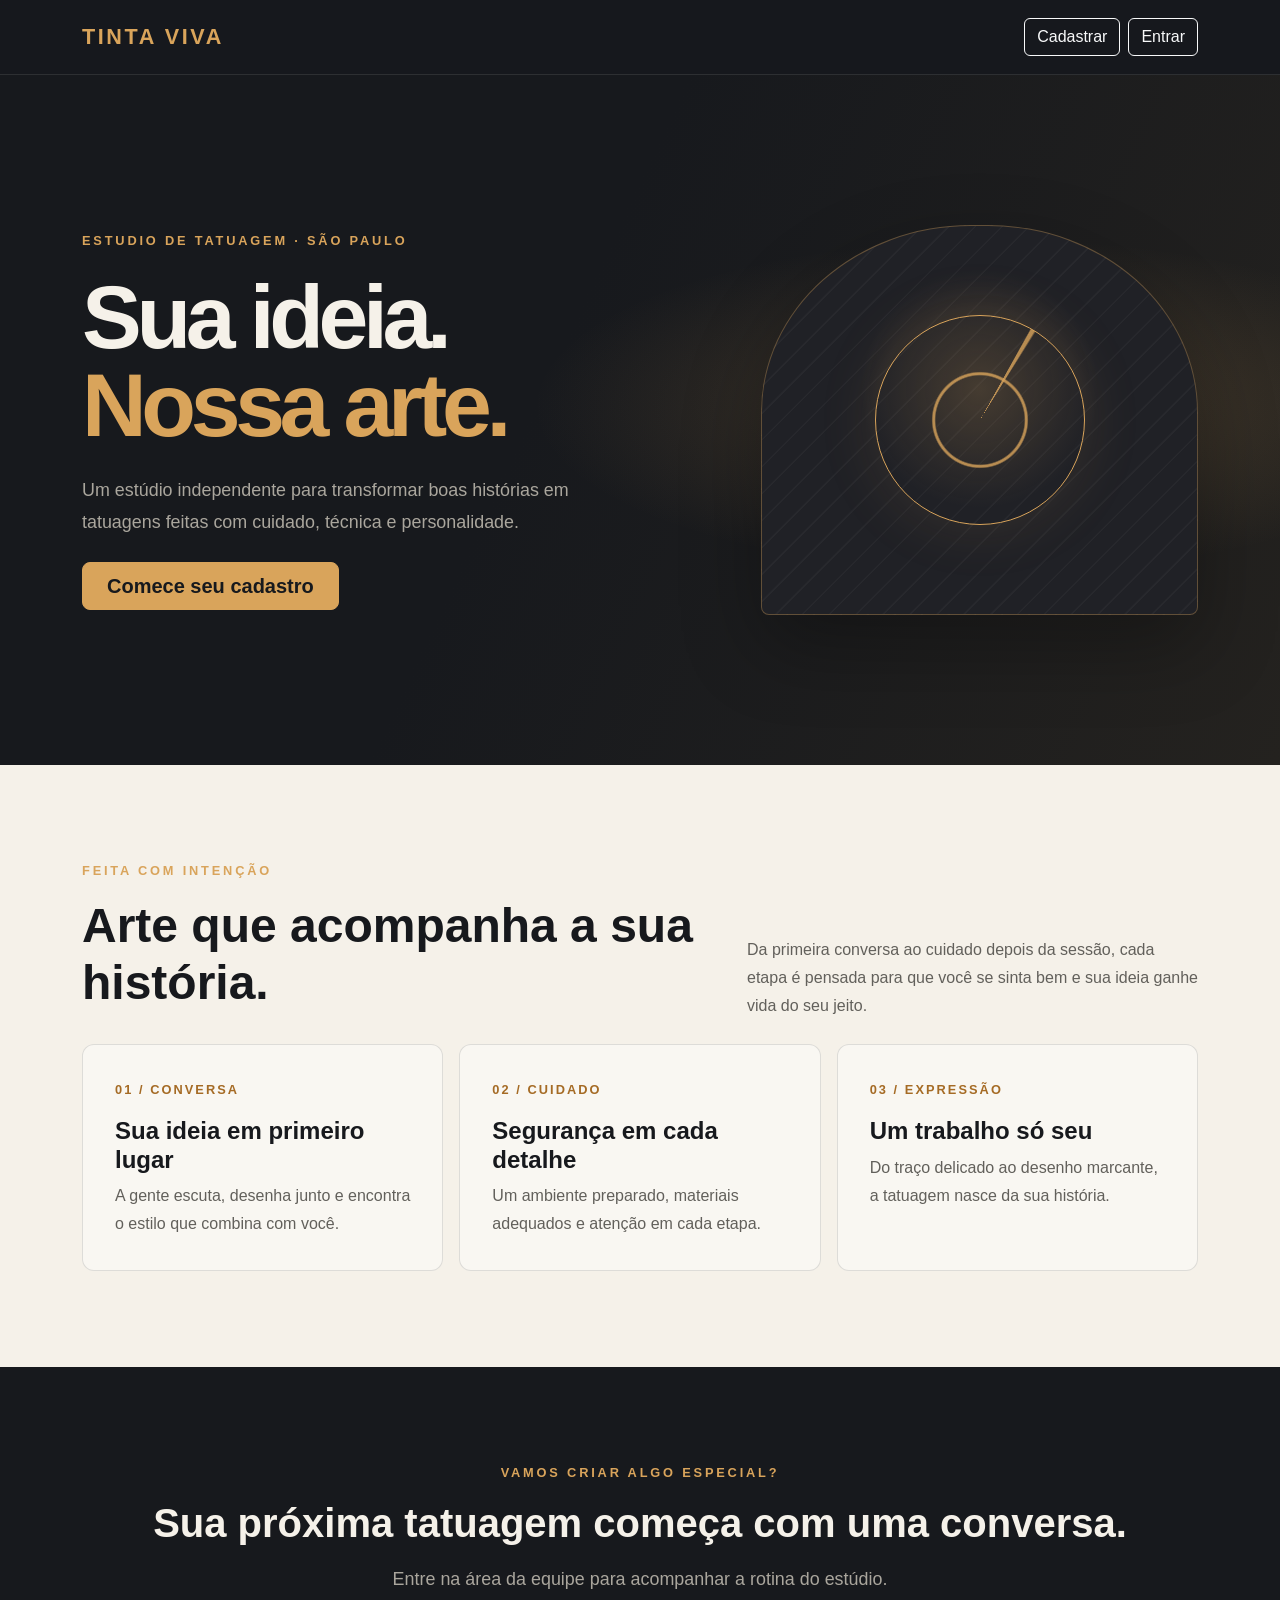
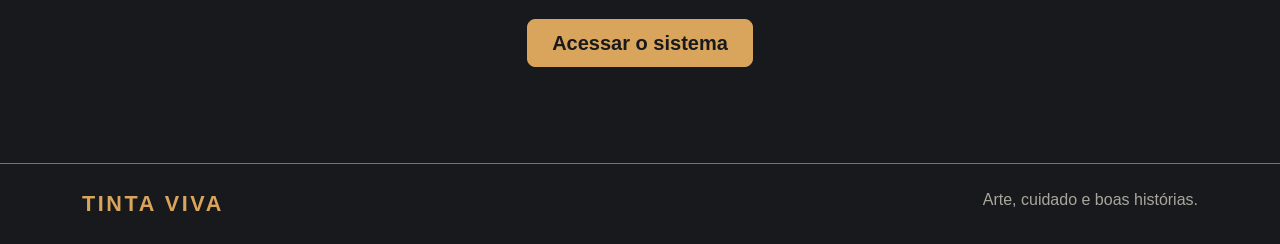
==== frontend/index.html @ eb51158e "aula 12 Co-authored-by: Copilot <223556219+Copilot@users.noreply.github.com>" ====
<!DOCTYPE html>
<html lang="pt-br">
<head>
  <meta charset="UTF-8">
  <meta name="viewport" content="width=device-width, initial-scale=1">
  <meta name="theme-color" content="#17191d">
  <title>Estúdio Tinta Viva — Arte feita para durar</title>
  <link href="https://cdn.jsdelivr.net/npm/bootstrap@5.3.0/dist/css/bootstrap.min.css" rel="stylesheet">
  <style>
    :root {
      color-scheme: dark;
      --ink: #17191d;
      --paper: #f5f1e9;
      --muted: #aaa69d;
      --accent: #d9a45b;
    }

    body {
      background: var(--ink);
      color: var(--paper);
      font-family: "Segoe UI", sans-serif;
    }

    .navbar {
      background: rgba(23, 25, 29, .94);
      border-bottom: 1px solid rgba(245, 241, 233, .1);
    }

    .brand-mark {
      color: var(--accent);
      font-size: 1.35rem;
      font-weight: 800;
      letter-spacing: .12em;
    }

    .btn-accent {
      background: var(--accent);
      border-color: var(--accent);
      color: var(--ink);
      font-weight: 700;
    }

    .btn-accent:hover {
      background: #e7b875;
      border-color: #e7b875;
      color: var(--ink);
    }

    .hero {
      min-height: 690px;
      display: flex;
      align-items: center;
      overflow: hidden;
      background:
        radial-gradient(ellipse at 78% 48%, rgba(217, 164, 91, .2), transparent 33%),
        linear-gradient(115deg, #17191d 43%, #24221f 100%);
    }

    .eyebrow {
      color: var(--accent);
      font-size: .8rem;
      font-weight: 700;
      letter-spacing: .22em;
      text-transform: uppercase;
    }

    .hero h1 {
      max-width: 760px;
      font-size: clamp(3rem, 7vw, 6.3rem);
      font-weight: 800;
      letter-spacing: -.06em;
      line-height: .98;
    }

    .hero h1 span {
      color: var(--accent);
    }

    .hero-copy {
      max-width: 550px;
      color: var(--muted);
      font-size: 1.12rem;
      line-height: 1.8;
    }

    .art-card {
      min-height: 390px;
      border: 1px solid rgba(217, 164, 91, .35);
      border-radius: 48% 48% 8px 8px;
      background:
        radial-gradient(circle at 50% 42%, rgba(217, 164, 91, .2), transparent 38%),
        repeating-linear-gradient(135deg, transparent 0 17px, rgba(245, 241, 233, .035) 18px 19px),
        #202126;
      display: grid;
      place-items: center;
      box-shadow: 0 30px 80px rgba(0, 0, 0, .3);
    }

    .art-card::after {
      content: "";
      width: 210px;
      height: 210px;
      border: 1px solid var(--accent);
      border-radius: 50%;
      background:
        radial-gradient(circle, transparent 0 30%, rgba(217, 164, 91, .8) 31% 32%, transparent 33%),
        conic-gradient(from 0deg, transparent 0 8%, rgba(217, 164, 91, .8) 8.2% 8.7%, transparent 9% 16%);
      box-shadow: 0 0 60px rgba(217, 164, 91, .13);
    }

    .section-light {
      background: var(--paper);
      color: var(--ink);
    }

    .feature-card {
      height: 100%;
      padding: 2rem;
      border: 1px solid rgba(23, 25, 29, .12);
      border-radius: 12px;
      background: rgba(255, 255, 255, .42);
    }

    .feature-number {
      color: #a56b25;
      font-size: .8rem;
      font-weight: 800;
      letter-spacing: .16em;
    }

    .feature-card p,
    .section-copy {
      color: #62605b;
      line-height: 1.75;
    }

    footer {
      color: var(--muted);
    }

    @media (max-width: 767.98px) {
      .hero {
        min-height: auto;
      }

      .art-card {
        min-height: 280px;
      }

      .art-card::after {
        width: 155px;
        height: 155px;
      }
    }
  </style>
</head>
<body>
  <nav class="navbar navbar-expand">
    <div class="container py-2">
      <a class="navbar-brand brand-mark" href="index.html">TINTA VIVA</a>
      <div class="d-flex gap-2">
        <a href="cadastro.html" class="btn btn-outline-light">Cadastrar</a>
        <a href="login.html" class="btn btn-outline-light">Entrar</a>
      </div>
    </div>
  </nav>

  <main>
    <section class="hero py-5">
      <div class="container py-5">
        <div class="row align-items-center g-5">
          <div class="col-lg-7">
            <p class="eyebrow mb-4">Estudio de tatuagem · São Paulo</p>
            <h1 class="mb-4">Sua ideia.<br><span>Nossa arte.</span></h1>
            <p class="hero-copy mb-4">
              Um estúdio independente para transformar boas histórias em tatuagens
              feitas com cuidado, técnica e personalidade.
            </p>
            <a href="cadastro.html" class="btn btn-accent btn-lg px-4">Comece seu cadastro</a>
          </div>
          <div class="col-lg-5">
            <div class="art-card" role="img" aria-label="Ilustração geométrica inspirada em tatuagem"></div>
          </div>
        </div>
      </div>
    </section>

    <section id="estudio" class="section-light py-5">
      <div class="container py-5">
        <div class="row align-items-end g-4 mb-4">
          <div class="col-lg-7">
            <p class="eyebrow">Feita com intenção</p>
            <h2 class="display-5 fw-bold">Arte que acompanha a sua história.</h2>
          </div>
          <div class="col-lg-5">
            <p class="section-copy mb-0">
              Da primeira conversa ao cuidado depois da sessão, cada etapa é pensada
              para que você se sinta bem e sua ideia ganhe vida do seu jeito.
            </p>
          </div>
        </div>

        <div class="row g-3">
          <div class="col-md-4">
            <article class="feature-card">
              <span class="feature-number">01 / CONVERSA</span>
              <h3 class="h4 fw-bold mt-3">Sua ideia em primeiro lugar</h3>
              <p class="mb-0">A gente escuta, desenha junto e encontra o estilo que combina com você.</p>
            </article>
          </div>
          <div class="col-md-4">
            <article class="feature-card">
              <span class="feature-number">02 / CUIDADO</span>
              <h3 class="h4 fw-bold mt-3">Segurança em cada detalhe</h3>
              <p class="mb-0">Um ambiente preparado, materiais adequados e atenção em cada etapa.</p>
            </article>
          </div>
          <div class="col-md-4">
            <article class="feature-card">
              <span class="feature-number">03 / EXPRESSÃO</span>
              <h3 class="h4 fw-bold mt-3">Um trabalho só seu</h3>
              <p class="mb-0">Do traço delicado ao desenho marcante, a tatuagem nasce da sua história.</p>
            </article>
          </div>
        </div>
      </div>
    </section>

    <section class="py-5">
      <div class="container py-5 text-center">
        <p class="eyebrow">Vamos criar algo especial?</p>
        <h2 class="display-6 fw-bold mb-3">Sua próxima tatuagem começa com uma conversa.</h2>
        <p class="hero-copy mx-auto mb-4">Entre na área da equipe para acompanhar a rotina do estúdio.</p>
        <a href="login.html" class="btn btn-accent btn-lg px-4">Acessar o sistema</a>
      </div>
    </section>
  </main>

  <footer class="py-4 border-top border-secondary">
    <div class="container d-flex flex-column flex-sm-row justify-content-between gap-2">
      <span class="brand-mark">TINTA VIVA</span>
      <span>Arte, cuidado e boas histórias.</span>
    </div>
  </footer>
</body>
</html>
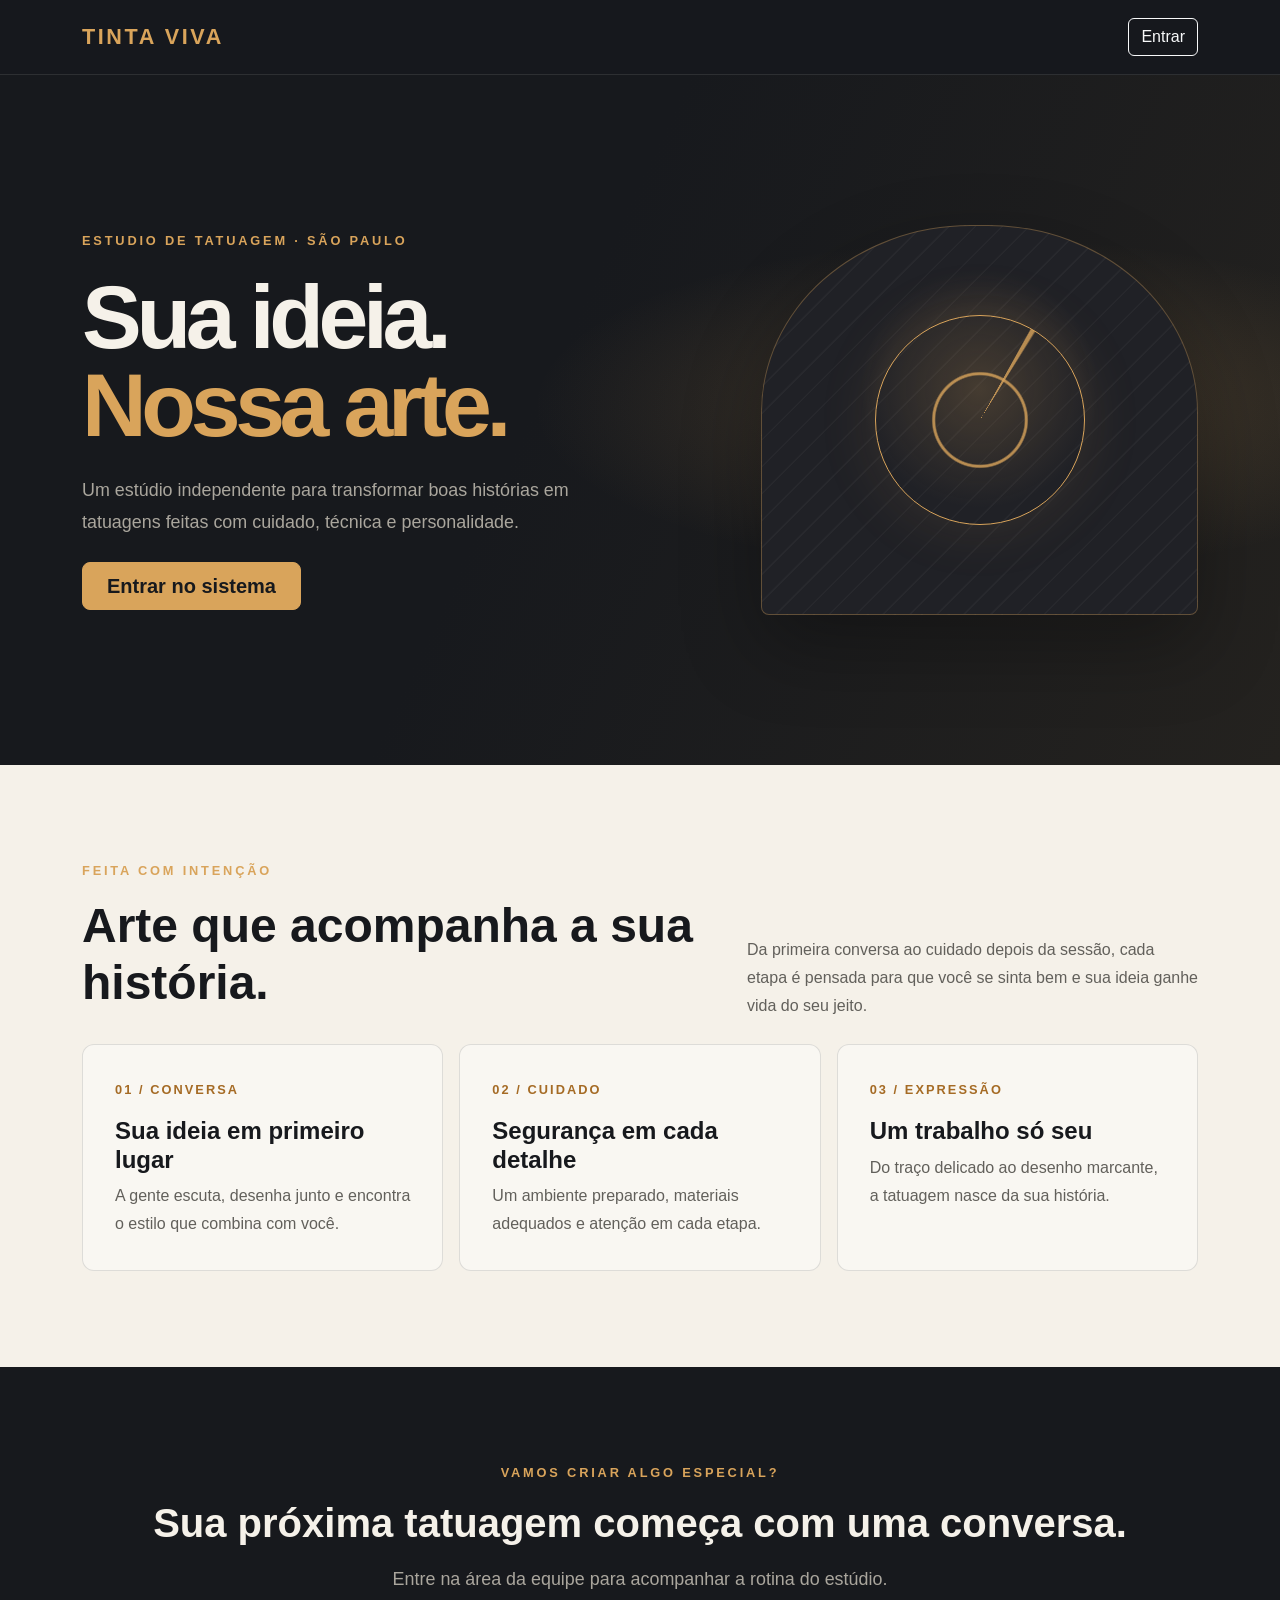
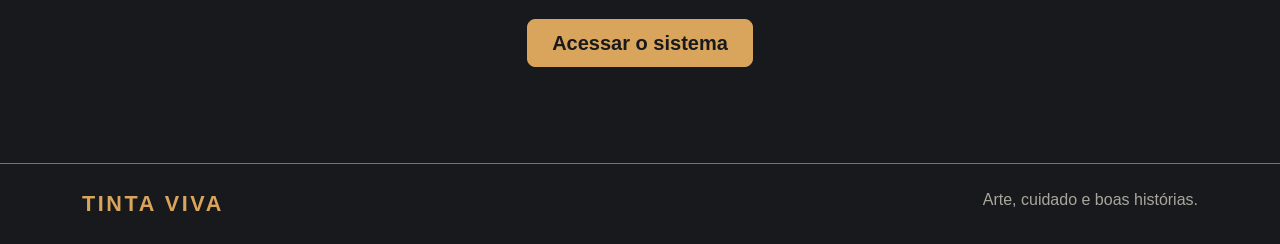
==== commit 1f05361a: "aula 16 Co-authored-by: Copilot <223556219+Copilot@users.noreply.github.com>" ====
--- a/frontend/index.html
+++ b/frontend/index.html
@@ -158,10 +158,7 @@
   <nav class="navbar navbar-expand">
     <div class="container py-2">
       <a class="navbar-brand brand-mark" href="index.html">TINTA VIVA</a>
-      <div class="d-flex gap-2">
-        <a href="cadastro.html" class="btn btn-outline-light">Cadastrar</a>
-        <a href="login.html" class="btn btn-outline-light">Entrar</a>
-      </div>
+      <a href="login.html" class="btn btn-outline-light">Entrar</a>
     </div>
   </nav>
 
@@ -176,7 +173,7 @@
               Um estúdio independente para transformar boas histórias em tatuagens
               feitas com cuidado, técnica e personalidade.
             </p>
-            <a href="cadastro.html" class="btn btn-accent btn-lg px-4">Comece seu cadastro</a>
+            <a href="login.html" class="btn btn-accent btn-lg px-4">Entrar no sistema</a>
           </div>
           <div class="col-lg-5">
             <div class="art-card" role="img" aria-label="Ilustração geométrica inspirada em tatuagem"></div>
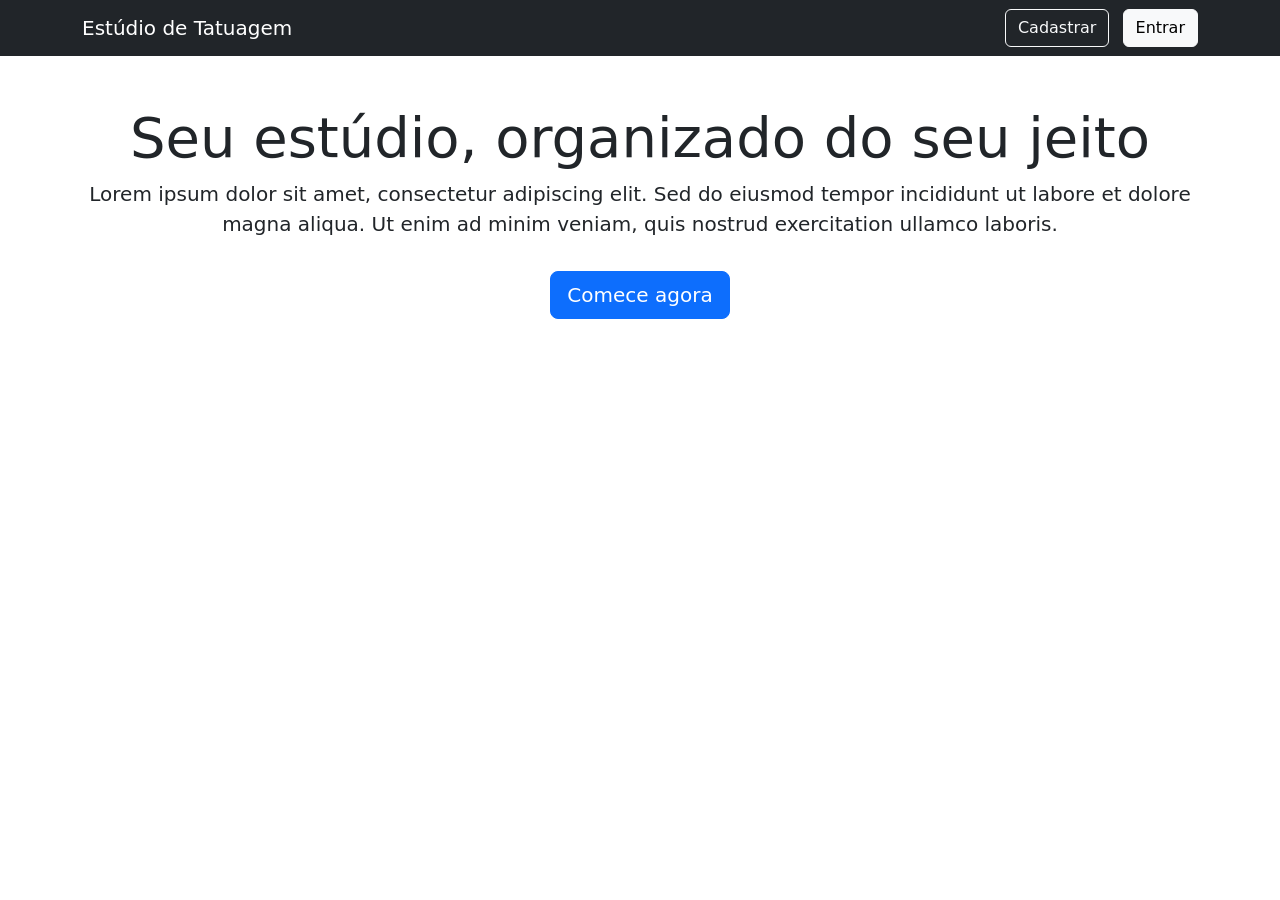
==== commit 9a38a057: "aula 12" ====
--- a/frontend/index.html
+++ b/frontend/index.html
@@ -2,242 +2,30 @@
 <html lang="pt-br">
 <head>
   <meta charset="UTF-8">
-  <meta name="viewport" content="width=device-width, initial-scale=1">
-  <meta name="theme-color" content="#17191d">
-  <title>Estúdio Tinta Viva — Arte feita para durar</title>
+  <title>Estúdio de Tatuagem</title>
   <link href="https://cdn.jsdelivr.net/npm/bootstrap@5.3.0/dist/css/bootstrap.min.css" rel="stylesheet">
-  <style>
-    :root {
-      color-scheme: dark;
-      --ink: #17191d;
-      --paper: #f5f1e9;
-      --muted: #aaa69d;
-      --accent: #d9a45b;
-    }
-
-    body {
-      background: var(--ink);
-      color: var(--paper);
-      font-family: "Segoe UI", sans-serif;
-    }
-
-    .navbar {
-      background: rgba(23, 25, 29, .94);
-      border-bottom: 1px solid rgba(245, 241, 233, .1);
-    }
-
-    .brand-mark {
-      color: var(--accent);
-      font-size: 1.35rem;
-      font-weight: 800;
-      letter-spacing: .12em;
-    }
-
-    .btn-accent {
-      background: var(--accent);
-      border-color: var(--accent);
-      color: var(--ink);
-      font-weight: 700;
-    }
-
-    .btn-accent:hover {
-      background: #e7b875;
-      border-color: #e7b875;
-      color: var(--ink);
-    }
-
-    .hero {
-      min-height: 690px;
-      display: flex;
-      align-items: center;
-      overflow: hidden;
-      background:
-        radial-gradient(ellipse at 78% 48%, rgba(217, 164, 91, .2), transparent 33%),
-        linear-gradient(115deg, #17191d 43%, #24221f 100%);
-    }
-
-    .eyebrow {
-      color: var(--accent);
-      font-size: .8rem;
-      font-weight: 700;
-      letter-spacing: .22em;
-      text-transform: uppercase;
-    }
-
-    .hero h1 {
-      max-width: 760px;
-      font-size: clamp(3rem, 7vw, 6.3rem);
-      font-weight: 800;
-      letter-spacing: -.06em;
-      line-height: .98;
-    }
-
-    .hero h1 span {
-      color: var(--accent);
-    }
-
-    .hero-copy {
-      max-width: 550px;
-      color: var(--muted);
-      font-size: 1.12rem;
-      line-height: 1.8;
-    }
-
-    .art-card {
-      min-height: 390px;
-      border: 1px solid rgba(217, 164, 91, .35);
-      border-radius: 48% 48% 8px 8px;
-      background:
-        radial-gradient(circle at 50% 42%, rgba(217, 164, 91, .2), transparent 38%),
-        repeating-linear-gradient(135deg, transparent 0 17px, rgba(245, 241, 233, .035) 18px 19px),
-        #202126;
-      display: grid;
-      place-items: center;
-      box-shadow: 0 30px 80px rgba(0, 0, 0, .3);
-    }
-
-    .art-card::after {
-      content: "";
-      width: 210px;
-      height: 210px;
-      border: 1px solid var(--accent);
-      border-radius: 50%;
-      background:
-        radial-gradient(circle, transparent 0 30%, rgba(217, 164, 91, .8) 31% 32%, transparent 33%),
-        conic-gradient(from 0deg, transparent 0 8%, rgba(217, 164, 91, .8) 8.2% 8.7%, transparent 9% 16%);
-      box-shadow: 0 0 60px rgba(217, 164, 91, .13);
-    }
-
-    .section-light {
-      background: var(--paper);
-      color: var(--ink);
-    }
-
-    .feature-card {
-      height: 100%;
-      padding: 2rem;
-      border: 1px solid rgba(23, 25, 29, .12);
-      border-radius: 12px;
-      background: rgba(255, 255, 255, .42);
-    }
-
-    .feature-number {
-      color: #a56b25;
-      font-size: .8rem;
-      font-weight: 800;
-      letter-spacing: .16em;
-    }
-
-    .feature-card p,
-    .section-copy {
-      color: #62605b;
-      line-height: 1.75;
-    }
-
-    footer {
-      color: var(--muted);
-    }
-
-    @media (max-width: 767.98px) {
-      .hero {
-        min-height: auto;
-      }
-
-      .art-card {
-        min-height: 280px;
-      }
-
-      .art-card::after {
-        width: 155px;
-        height: 155px;
-      }
-    }
-  </style>
 </head>
 <body>
-  <nav class="navbar navbar-expand">
-    <div class="container py-2">
-      <a class="navbar-brand brand-mark" href="index.html">TINTA VIVA</a>
-      <a href="login.html" class="btn btn-outline-light">Entrar</a>
+
+  <nav class="navbar navbar-dark bg-dark">
+    <div class="container">
+      <span class="navbar-brand">Estúdio de Tatuagem</span>
+      <div>
+        <a href="cadastro.html" class="btn btn-outline-light me-2">Cadastrar</a>
+        <a href="login.html" class="btn btn-light">Entrar</a>
+      </div>
     </div>
   </nav>
 
-  <main>
-    <section class="hero py-5">
-      <div class="container py-5">
-        <div class="row align-items-center g-5">
-          <div class="col-lg-7">
-            <p class="eyebrow mb-4">Estudio de tatuagem · São Paulo</p>
-            <h1 class="mb-4">Sua ideia.<br><span>Nossa arte.</span></h1>
-            <p class="hero-copy mb-4">
-              Um estúdio independente para transformar boas histórias em tatuagens
-              feitas com cuidado, técnica e personalidade.
-            </p>
-            <a href="login.html" class="btn btn-accent btn-lg px-4">Entrar no sistema</a>
-          </div>
-          <div class="col-lg-5">
-            <div class="art-card" role="img" aria-label="Ilustração geométrica inspirada em tatuagem"></div>
-          </div>
-        </div>
-      </div>
-    </section>
+  <div class="container py-5 text-center">
+    <h1 class="display-4">Seu estúdio, organizado do seu jeito</h1>
+    <p class="lead">
+      Lorem ipsum dolor sit amet, consectetur adipiscing elit. Sed do eiusmod
+      tempor incididunt ut labore et dolore magna aliqua. Ut enim ad minim
+      veniam, quis nostrud exercitation ullamco laboris.
+    </p>
+    <a href="cadastro.html" class="btn btn-primary btn-lg mt-3">Comece agora</a>
+  </div>
 
-    <section id="estudio" class="section-light py-5">
-      <div class="container py-5">
-        <div class="row align-items-end g-4 mb-4">
-          <div class="col-lg-7">
-            <p class="eyebrow">Feita com intenção</p>
-            <h2 class="display-5 fw-bold">Arte que acompanha a sua história.</h2>
-          </div>
-          <div class="col-lg-5">
-            <p class="section-copy mb-0">
-              Da primeira conversa ao cuidado depois da sessão, cada etapa é pensada
-              para que você se sinta bem e sua ideia ganhe vida do seu jeito.
-            </p>
-          </div>
-        </div>
-
-        <div class="row g-3">
-          <div class="col-md-4">
-            <article class="feature-card">
-              <span class="feature-number">01 / CONVERSA</span>
-              <h3 class="h4 fw-bold mt-3">Sua ideia em primeiro lugar</h3>
-              <p class="mb-0">A gente escuta, desenha junto e encontra o estilo que combina com você.</p>
-            </article>
-          </div>
-          <div class="col-md-4">
-            <article class="feature-card">
-              <span class="feature-number">02 / CUIDADO</span>
-              <h3 class="h4 fw-bold mt-3">Segurança em cada detalhe</h3>
-              <p class="mb-0">Um ambiente preparado, materiais adequados e atenção em cada etapa.</p>
-            </article>
-          </div>
-          <div class="col-md-4">
-            <article class="feature-card">
-              <span class="feature-number">03 / EXPRESSÃO</span>
-              <h3 class="h4 fw-bold mt-3">Um trabalho só seu</h3>
-              <p class="mb-0">Do traço delicado ao desenho marcante, a tatuagem nasce da sua história.</p>
-            </article>
-          </div>
-        </div>
-      </div>
-    </section>
-
-    <section class="py-5">
-      <div class="container py-5 text-center">
-        <p class="eyebrow">Vamos criar algo especial?</p>
-        <h2 class="display-6 fw-bold mb-3">Sua próxima tatuagem começa com uma conversa.</h2>
-        <p class="hero-copy mx-auto mb-4">Entre na área da equipe para acompanhar a rotina do estúdio.</p>
-        <a href="login.html" class="btn btn-accent btn-lg px-4">Acessar o sistema</a>
-      </div>
-    </section>
-  </main>
-
-  <footer class="py-4 border-top border-secondary">
-    <div class="container d-flex flex-column flex-sm-row justify-content-between gap-2">
-      <span class="brand-mark">TINTA VIVA</span>
-      <span>Arte, cuidado e boas histórias.</span>
-    </div>
-  </footer>
 </body>
-</html>
+</html>
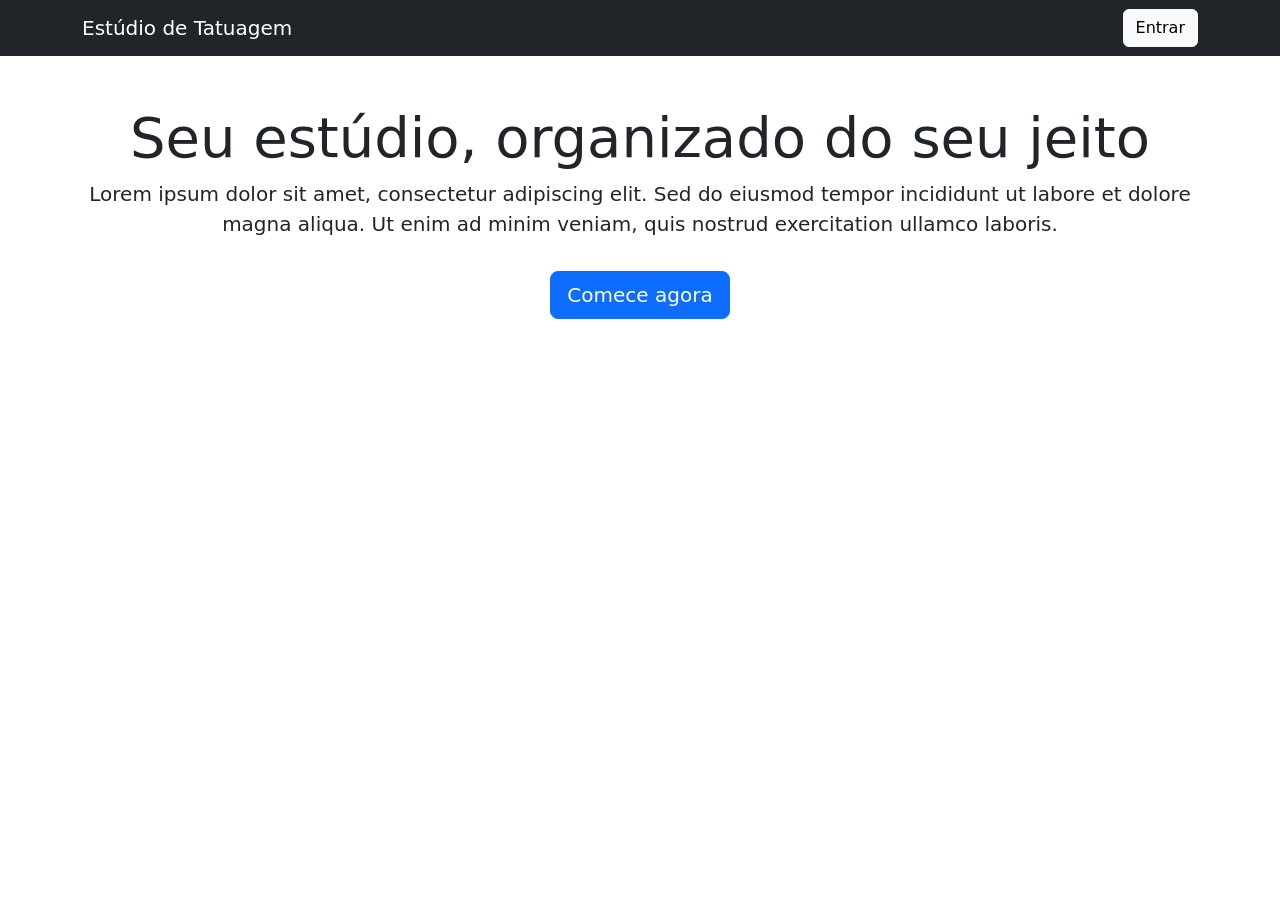
==== commit b8779ffa: "aula 16" ====
--- a/frontend/index.html
+++ b/frontend/index.html
@@ -11,7 +11,6 @@
     <div class="container">
       <span class="navbar-brand">Estúdio de Tatuagem</span>
       <div>
-        <a href="cadastro.html" class="btn btn-outline-light me-2">Cadastrar</a>
         <a href="login.html" class="btn btn-light">Entrar</a>
       </div>
     </div>
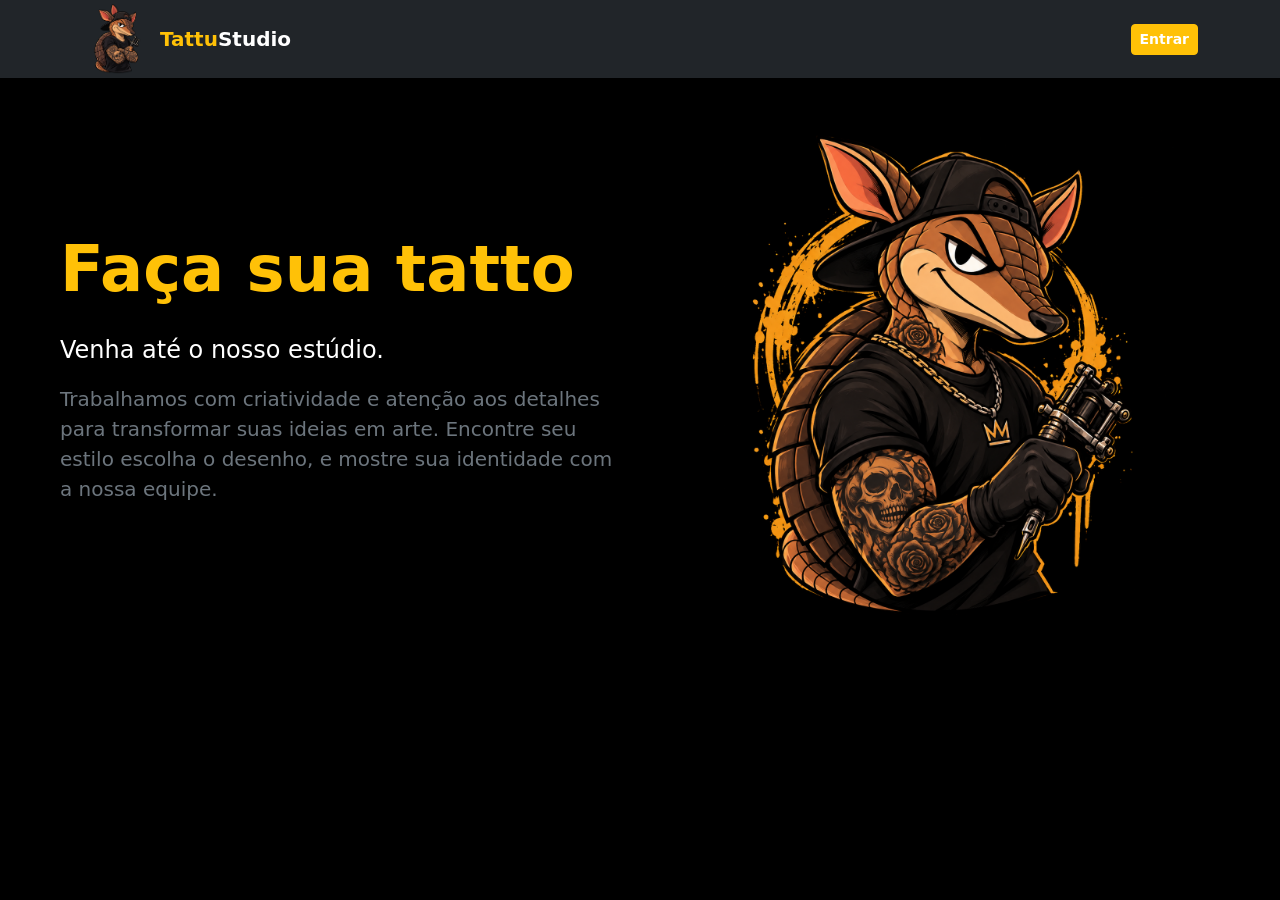
==== commit 61d5748a: "O Tattu" ====
--- a/frontend/index.html
+++ b/frontend/index.html
@@ -4,27 +4,38 @@
   <meta charset="UTF-8">
   <title>Estúdio de Tatuagem</title>
   <link href="https://cdn.jsdelivr.net/npm/bootstrap@5.3.0/dist/css/bootstrap.min.css" rel="stylesheet">
+  <link rel="stylesheet" href="style.css">
 </head>
-<body>
+<body class="bg-black">
 
-  <nav class="navbar navbar-dark bg-dark">
+  <nav class="navbar navbar-dark bg-dark p-1">
     <div class="container">
-      <span class="navbar-brand">Estúdio de Tatuagem</span>
-      <div>
-        <a href="login.html" class="btn btn-light">Entrar</a>
-      </div>
+      <a href="index.html" class="text-decoration-none">
+        <div class="d-flex align-items-center gap-2">
+          <img src="img/tattu.png" alt="Logo" width="70">
+          <span class="navbar-brand mb-0 text-warning fw-bold">Tattu<span class="text-white">Studio</span></span>
+        </div>
+      </a>
+      <a href="login.html" class="btn btn-sm btn-tattu">Entrar</a>
     </div>
   </nav>
 
-  <div class="container py-5 text-center">
-    <h1 class="display-4">Seu estúdio, organizado do seu jeito</h1>
-    <p class="lead">
-      Lorem ipsum dolor sit amet, consectetur adipiscing elit. Sed do eiusmod
-      tempor incididunt ut labore et dolore magna aliqua. Ut enim ad minim
-      veniam, quis nostrud exercitation ullamco laboris.
-    </p>
-    <a href="cadastro.html" class="btn btn-primary btn-lg mt-3">Comece agora</a>
-  </div>
+  
+<main class="d-flex align-items-center justify-content-center text-white">
+    <div class="row align-items-center w-100 p-5">
+        <div class="col-6">
+            <h1 class="display-3 fw-bold text-warning mb-4">Faça sua tatto</h1>
+            <p class="fs-4 mb-3">Venha até o nosso estúdio.</p>
+            <p class="text-secondary fs-5">
+                Trabalhamos com criatividade e atenção aos detalhes para transformar suas ideias em arte. Encontre seu estilo escolha o desenho, e mostre sua identidade com a nossa equipe.
+            </p>
+        </div>
+        <div class="col-6 text-center">
+            <img src="img/TattuLaranja.png" alt="Mascote TattuStudio" width="480">
+        </div>
+    </div>
+</main>
+
 
 </body>
 </html>
--- a/frontend/style.css
+++ b/frontend/style.css
@@ -0,0 +1,68 @@
+body{
+    max-width: 100% !important;
+    margin: 0 !important;
+    padding: 0 !important;
+}
+nav a:hover{
+    color: #ffc107 !important;
+}
+.btn-sair {
+    background-color: #ffc107;
+    color: black;
+    font-weight: bold;
+    transition: 0.3s;
+}
+
+.btn-sair:hover {
+    color: #ffc107;
+    background-color: #212121;
+    border: 1px solid #ffc107;
+}
+
+.btn-tattu {
+    background-color: #ffc107;
+    color: #fff;
+    border: 1px solid #ffc107;
+    font-weight: bold;
+    transition: 0.3s;
+}
+
+.btn-tattu:hover {
+    background-color: #d7a62c;
+    border-color: #946c08;
+    color: #fff;
+}
+
+.btn-tattu-secondary {
+    background-color: #212121;
+    color: #ffc107;
+    font-weight: bold;
+    transition: 0.3s;
+}
+
+.btn-tattu-secondary:hover {
+    background-color: #ffc107;
+    color: #212121;
+}
+
+.table {
+    border: 1px solid #212121;
+}
+
+.table thead th {
+    background-color: #212121;
+    color: #ffc107;
+    border-color: #444;
+}
+
+.table tbody td {
+    background-color: #212121;
+    color: #fff;
+    border-color: #444;
+    transition: 0.2s;
+}
+
+.table tbody tr:hover td {
+    background-color: #ffc107;
+    color: #212121;
+}
